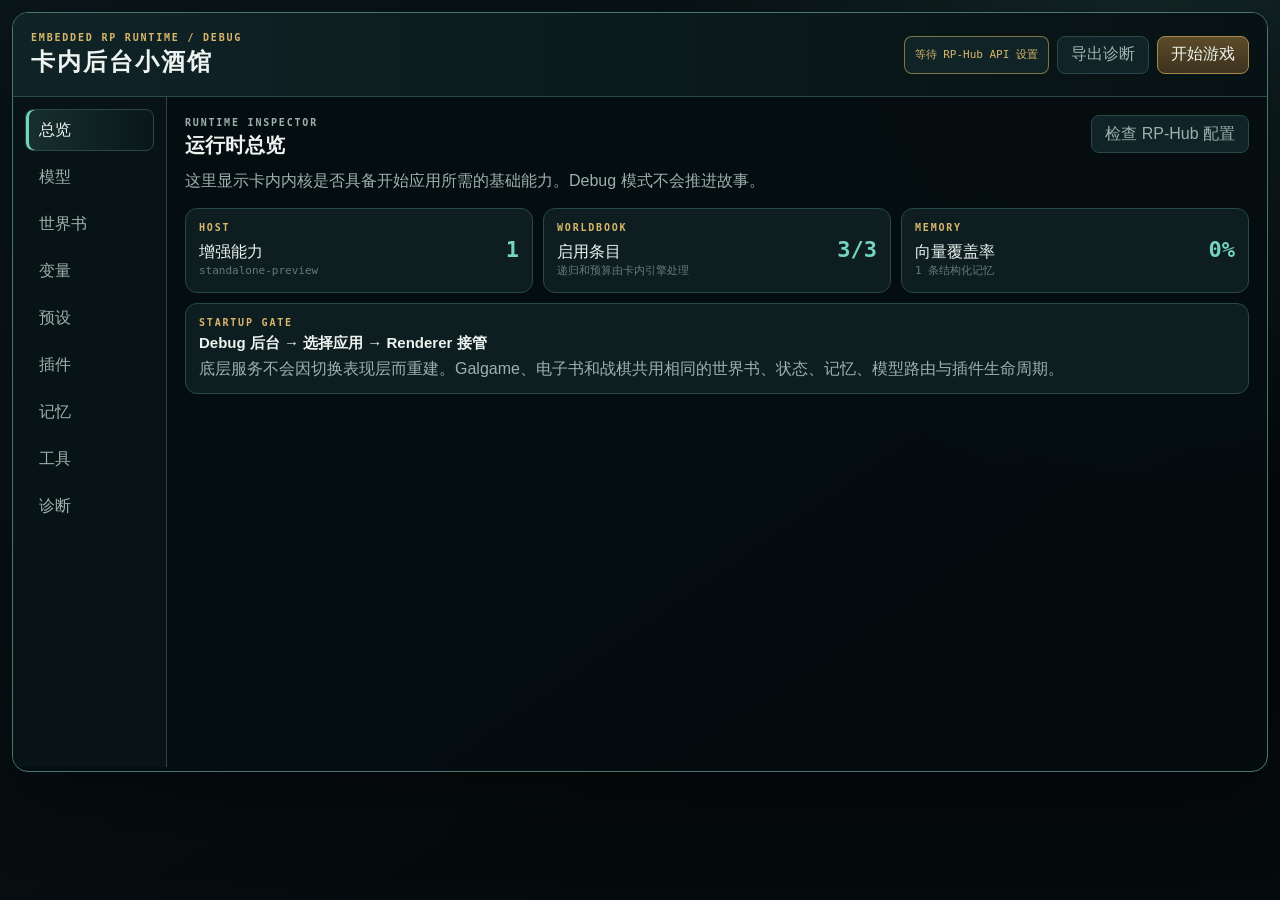
==== ui/index.html @ 0c1a0f90 "feat: add card-local capability plugin adapters" ====
<!doctype html>
<html lang="zh-CN">
<head>
  <meta charset="utf-8">
  <meta name="viewport" content="width=device-width,initial-scale=1,maximum-scale=1,user-scalable=no">
  <title>内嵌 RP 运行时模板</title>
  <link rel="stylesheet" href="styles/tokens.css">
  <link rel="stylesheet" href="styles/debug-console.css">
</head>
<body>
  <main class="runtime-shell" id="runtimeShell" data-mode="debug">
    <header class="runtime-topbar">
      <div>
        <p class="eyebrow">EMBEDDED RP RUNTIME / DEBUG</p>
        <h1>卡内后台小酒馆</h1>
      </div>
      <div class="runtime-actions">
        <span class="host-chip" id="hostChip">检测宿主中</span>
        <button type="button" class="secondary" id="exportButton">导出诊断</button>
        <button type="button" class="primary" id="startButton">开始游戏</button>
      </div>
    </header>

    <section class="runtime-layout">
      <nav class="debug-nav" aria-label="Debug 页面">
        <button data-page="overview" class="active">总览</button>
        <button data-page="models">模型</button>
        <button data-page="worldbook">世界书</button>
        <button data-page="state">变量</button>
        <button data-page="presets">预设</button>
        <button data-page="plugins">插件</button>
        <button data-page="memory">记忆</button>
        <button data-page="tools">工具</button>
        <button data-page="diagnostics">诊断</button>
      </nav>

      <section class="debug-workspace">
        <div class="debug-page active" data-debug-page="overview"></div>
        <div class="debug-page" data-debug-page="models"></div>
        <div class="debug-page" data-debug-page="worldbook"></div>
        <div class="debug-page" data-debug-page="state"></div>
        <div class="debug-page" data-debug-page="presets"></div>
        <div class="debug-page" data-debug-page="plugins"></div>
        <div class="debug-page" data-debug-page="memory"></div>
        <div class="debug-page" data-debug-page="tools"></div>
        <div class="debug-page" data-debug-page="diagnostics"></div>
      </section>
    </section>

    <section class="game-surface" id="gameSurface" hidden>
      <div class="conversation-stage">
        <header class="conversation-head">
          <div>
            <p class="eyebrow">SINGLE STAGE / RUNTIME HARNESS</p>
            <h2>持久单舞台</h2>
          </div>
          <div class="runtime-actions">
            <span class="host-chip" id="gameStatus">待机</span>
            <button type="button" class="secondary" id="backToDebug">后台</button>
          </div>
        </header>
        <section class="conversation-log" id="conversationLog" aria-live="polite"></section>
        <footer class="conversation-compose">
          <textarea id="conversationInput" rows="3" placeholder="输入行动、对白或指令……"></textarea>
          <div class="conversation-buttons">
            <button type="button" class="secondary" id="continueButton">继续</button>
            <button type="button" class="secondary" id="regenerateButton">重生成</button>
            <button type="button" class="secondary" id="clearConversationButton">清空</button>
            <button type="button" class="secondary" id="stopGenerationButton" hidden>停止</button>
            <button type="button" class="primary" id="sendConversationButton">发送</button>
          </div>
          <p class="conversation-error" id="conversationError" hidden></p>
        </footer>
      </div>
    </section>
  </main>

  <template id="cardTemplate">
    <article class="debug-card"></article>
  </template>

  <script src="data/template-data.js"></script>
  <script src="data/rphub-presets.js"></script>
  <script src="runtime/event-bus.js"></script>
  <script src="runtime/storage-engine.js"></script>
  <script src="runtime/preset-store.js"></script>
  <script src="runtime/state-guard.js"></script>
  <script src="runtime/host-bridge.js"></script>
  <script src="runtime/model-gateway.js"></script>
  <script src="runtime/regex-engine.js"></script>
  <script src="runtime/plugin-runtime.js"></script>
  <script src="runtime/capability-plugins.js"></script>
  <script src="runtime/vector-memory-engine.js"></script>
  <script src="runtime/worldbook-engine.js"></script>
  <script src="runtime/worldbook-patch-store.js"></script>
  <script src="runtime/memory-engine.js"></script>
  <script src="runtime/summary-engine.js"></script>
  <script src="runtime/tool-engine.js"></script>
  <script src="runtime/prompt-compiler.js"></script>
  <script src="runtime/conversation-engine.js"></script>
  <script src="runtime/diagnostics.js"></script>
  <script src="scripts/preset-manager.js"></script>
  <script src="scripts/debug-console.js"></script>
  <script src="scripts/conversation-console.js"></script>
  <script src="scripts/bootstrap.js"></script>
</body>
</html>
---- ui/styles/tokens.css ----
:root {
  color-scheme: dark;
  --bg: #071012;
  --panel: rgba(13, 27, 30, 0.94);
  --panel-soft: rgba(19, 37, 40, 0.72);
  --line: #29484b;
  --line-bright: #4a7775;
  --ink: #edf3ef;
  --muted: #9db1ac;
  --faint: #657b77;
  --cyan: #74d4c0;
  --gold: #d8b66b;
  --red: #e27668;
  --green: #79c890;
  --radius: 12px;
  --mono: "SFMono-Regular", "Cascadia Code", "Roboto Mono", monospace;
  --sans: "PingFang SC", "Microsoft YaHei", sans-serif;
  --serif: "Noto Serif SC", "Songti SC", serif;
}

* {
  box-sizing: border-box;
}

html,
body {
  margin: 0;
  min-height: 100%;
  background: var(--bg);
  color: var(--ink);
  font-family: var(--sans);
}

button,
input,
select,
textarea {
  font: inherit;
}

button {
  color: inherit;
}
---- ui/styles/debug-console.css ----
body {
  min-height: 100vh;
  padding: 12px;
  background:
    radial-gradient(circle at 90% 0, rgba(116, 212, 192, 0.12), transparent 34%),
    linear-gradient(145deg, #0a171a, #050a0c 72%);
}

.runtime-shell {
  width: min(1280px, calc(100vw - 24px));
  min-height: min(760px, calc(100vh - 24px));
  margin: 0 auto;
  overflow: hidden;
  border: 1px solid var(--line-bright);
  border-radius: 16px;
  background: rgba(5, 13, 15, 0.96);
  box-shadow: 0 24px 80px rgba(0, 0, 0, 0.45);
}

.runtime-topbar {
  display: flex;
  align-items: center;
  justify-content: space-between;
  gap: 18px;
  min-height: 84px;
  padding: 14px 18px;
  border-bottom: 1px solid var(--line);
  background: linear-gradient(90deg, rgba(16, 36, 39, 0.96), rgba(7, 18, 20, 0.9));
}

.eyebrow {
  margin: 0 0 5px;
  color: var(--gold);
  font: 700 10px/1.2 var(--mono);
  letter-spacing: 0.18em;
}

h1,
h2,
h3,
p {
  margin-top: 0;
}

h1 {
  margin-bottom: 0;
  font: 600 24px/1.15 var(--serif);
  letter-spacing: 0.08em;
}

h2 {
  margin-bottom: 10px;
  font: 600 20px/1.3 var(--serif);
}

h3 {
  margin-bottom: 6px;
  font-size: 15px;
}

.runtime-actions {
  display: flex;
  align-items: center;
  gap: 8px;
}

button,
.host-chip {
  min-height: 38px;
  border: 1px solid var(--line);
  border-radius: 8px;
  background: #102326;
}

button {
  padding: 0 13px;
  cursor: pointer;
}

button:hover {
  border-color: var(--cyan);
}

button.primary {
  border-color: #a8894c;
  background: linear-gradient(180deg, #5d4b28, #3c321f);
}

button.secondary {
  color: var(--muted);
}

.host-chip {
  display: inline-flex;
  align-items: center;
  padding: 0 10px;
  color: var(--muted);
  font: 11px/1 var(--mono);
}

.host-chip.ok {
  border-color: rgba(121, 200, 144, 0.55);
  color: var(--green);
}

.host-chip.degraded {
  border-color: rgba(216, 182, 107, 0.55);
  color: var(--gold);
}

.runtime-layout {
  display: grid;
  grid-template-columns: 154px minmax(0, 1fr);
  min-height: 670px;
}

.debug-nav {
  display: flex;
  flex-direction: column;
  gap: 5px;
  padding: 12px;
  border-right: 1px solid var(--line);
  background: rgba(8, 20, 22, 0.88);
}

.debug-nav button {
  justify-content: flex-start;
  min-height: 42px;
  text-align: left;
  color: var(--muted);
  background: transparent;
  border-color: transparent;
}

.debug-nav button.active {
  color: var(--ink);
  border-color: var(--line);
  background: linear-gradient(90deg, rgba(116, 212, 192, 0.15), rgba(116, 212, 192, 0.02));
  box-shadow: inset 3px 0 var(--cyan);
}

.debug-workspace {
  min-width: 0;
  max-height: 670px;
  overflow: auto;
  padding: 18px;
}

.debug-page {
  display: none;
}

.debug-page.active {
  display: block;
}

.page-head {
  display: flex;
  align-items: flex-start;
  justify-content: space-between;
  gap: 16px;
  margin-bottom: 14px;
}

.page-head p {
  max-width: 760px;
  margin-bottom: 0;
  color: var(--muted);
  line-height: 1.65;
}

.card-grid {
  display: grid;
  grid-template-columns: repeat(3, minmax(0, 1fr));
  gap: 10px;
}

.debug-card {
  min-width: 0;
  padding: 13px;
  border: 1px solid var(--line);
  border-radius: var(--radius);
  background: var(--panel-soft);
}

.debug-card.wide {
  grid-column: 1 / -1;
}

.debug-card p:last-child {
  margin-bottom: 0;
}

.metric {
  display: flex;
  align-items: baseline;
  justify-content: space-between;
  gap: 12px;
}

.metric strong {
  color: var(--cyan);
  font: 700 22px/1 var(--mono);
}

.muted {
  color: var(--muted);
}

.tiny {
  color: var(--faint);
  font: 11px/1.5 var(--mono);
}

.status-list,
.row-list {
  display: grid;
  gap: 7px;
}

.status-row,
.data-row {
  display: grid;
  grid-template-columns: minmax(140px, 0.8fr) minmax(0, 1.5fr) auto;
  align-items: center;
  gap: 10px;
  min-height: 44px;
  padding: 8px 10px;
  border: 1px solid rgba(74, 119, 117, 0.42);
  border-radius: 8px;
  background: rgba(6, 18, 20, 0.65);
}

.data-row select {
  width: 100%;
  min-width: 0;
  min-height: 34px;
  padding: 6px 8px;
  color: var(--ink);
  border: 1px solid var(--line);
  border-radius: 7px;
  background: #071416;
}

.data-row.stack {
  grid-template-columns: 1fr;
  align-items: start;
}

.preset-row-head,
.preset-actions {
  display: flex;
  align-items: center;
  gap: 7px;
}

.preset-row-head {
  justify-content: space-between;
}

.preset-actions button {
  min-height: 30px;
  padding: 0 9px;
  color: var(--muted);
}

.preset-actions button:disabled {
  cursor: default;
  opacity: 0.55;
}

.preset-toolbar {
  display: grid;
  grid-template-columns: minmax(190px, 1fr) auto auto repeat(6, auto);
  gap: 7px;
  margin-bottom: 10px;
}

.preset-toolbar input,
.preset-toolbar select,
.field input,
.field select,
.field textarea {
  min-width: 0;
  min-height: 38px;
  padding: 8px 10px;
  color: var(--ink);
  border: 1px solid var(--line);
  border-radius: 8px;
  outline: none;
  background: #071416;
}

.preset-toolbar input:focus,
.preset-toolbar select:focus,
.field input:focus,
.field select:focus,
.field textarea:focus {
  border-color: var(--cyan);
}

.preset-notice {
  margin-bottom: 10px;
  padding: 9px 11px;
  color: var(--green);
  border: 1px solid rgba(121, 200, 144, 0.4);
  border-radius: 8px;
  background: rgba(121, 200, 144, 0.08);
  font-size: 12px;
}

.preset-manager {
  display: grid;
  grid-template-columns: minmax(230px, 0.36fr) minmax(0, 1fr);
  min-height: 510px;
  overflow: hidden;
  border: 1px solid var(--line);
  border-radius: var(--radius);
  background: rgba(6, 18, 20, 0.58);
}

.preset-browser {
  min-width: 0;
  border-right: 1px solid var(--line);
  background: rgba(8, 22, 24, 0.78);
}

.preset-browser > header {
  display: flex;
  align-items: baseline;
  justify-content: space-between;
  gap: 10px;
  padding: 12px;
  border-bottom: 1px solid var(--line);
}

.preset-list {
  display: grid;
  gap: 5px;
  max-height: 570px;
  overflow: auto;
  padding: 8px;
}

.preset-list-item {
  display: flex;
  align-items: flex-start;
  justify-content: space-between;
  gap: 10px;
  min-width: 0;
  min-height: 58px;
  padding: 9px 10px;
  text-align: left;
  background: rgba(4, 14, 16, 0.72);
}

.preset-list-item.active {
  border-color: var(--cyan);
  background: linear-gradient(90deg, rgba(116, 212, 192, 0.14), rgba(116, 212, 192, 0.03));
  box-shadow: inset 3px 0 var(--cyan);
}

.preset-list-main,
.preset-list-side {
  display: grid;
  min-width: 0;
  gap: 5px;
}

.preset-list-main strong {
  overflow: hidden;
  text-overflow: ellipsis;
  white-space: nowrap;
}

.preset-list-main small,
.preset-list-side small,
.preset-list-side em {
  color: var(--faint);
  font: normal 10px/1.2 var(--mono);
}

.preset-list-side {
  flex: 0 0 auto;
  justify-items: end;
}

.preset-list-side em.is-on {
  color: var(--green);
}

.preset-editor {
  min-width: 0;
  padding: 14px;
}

.preset-editor-head,
.preset-editor-actions,
.preset-page-actions,
.preset-source {
  display: flex;
  align-items: center;
  gap: 7px;
}

.preset-editor-head {
  justify-content: space-between;
  margin-bottom: 13px;
}

.preset-editor-head h3 {
  margin-bottom: 3px;
  font-size: 18px;
}

.preset-page-actions button {
  min-width: 40px;
  padding: 0 10px;
}

.preset-form-grid {
  display: grid;
  grid-template-columns: repeat(4, minmax(0, 1fr));
  gap: 10px;
}

.field {
  display: grid;
  gap: 5px;
  min-width: 0;
}

.field > span {
  color: var(--muted);
  font: 11px/1.3 var(--mono);
}

.field.wide {
  grid-column: 1 / -1;
}

.field textarea {
  width: 100%;
  resize: vertical;
  line-height: 1.58;
}

.check-field {
  align-content: start;
}

.check-field input {
  width: 42px;
  min-height: 38px;
  margin: 0;
  accent-color: var(--cyan);
}

.preset-source {
  flex-wrap: wrap;
  margin: 11px 0;
  color: var(--faint);
  font: 10px/1.4 var(--mono);
}

.preset-source span {
  padding: 4px 7px;
  border: 1px solid rgba(74, 119, 117, 0.36);
  border-radius: 999px;
}

.preset-editor-actions {
  flex-wrap: wrap;
  padding-top: 11px;
  border-top: 1px solid var(--line);
}

button.danger {
  color: var(--red);
  border-color: rgba(220, 111, 103, 0.48);
}

.preset-empty {
  display: grid;
  place-content: center;
  min-height: 420px;
  padding: 24px;
  text-align: center;
  color: var(--muted);
}

details {
  width: 100%;
  padding: 7px 9px;
  border: 1px solid rgba(74, 119, 117, 0.32);
  border-radius: 7px;
}

summary {
  cursor: pointer;
  color: var(--muted);
  font-size: 12px;
}

details pre {
  margin-top: 10px;
  padding-top: 10px;
  border-top: 1px solid rgba(74, 119, 117, 0.3);
}

.data-row code,
pre {
  font: 11px/1.55 var(--mono);
}

code {
  color: var(--cyan);
}

pre {
  max-width: 100%;
  margin: 0;
  overflow: auto;
  white-space: pre-wrap;
  overflow-wrap: anywhere;
  color: #c9d8d3;
}

.badge {
  display: inline-flex;
  align-items: center;
  min-height: 24px;
  padding: 0 7px;
  border: 1px solid var(--line);
  border-radius: 999px;
  color: var(--muted);
  font: 10px/1 var(--mono);
}

.badge.ok {
  color: var(--green);
}

.badge.warn {
  color: var(--gold);
}

.badge.error {
  color: var(--red);
}

.control-line {
  display: flex;
  gap: 8px;
  margin-bottom: 12px;
}

.control-line input,
.control-line select,
textarea {
  min-width: 0;
  min-height: 40px;
  padding: 8px 10px;
  color: var(--ink);
  border: 1px solid var(--line);
  border-radius: 8px;
  outline: none;
  background: #071416;
}

.control-line input {
  flex: 1;
}

.control-line input:focus,
.control-line select:focus,
textarea:focus {
  border-color: var(--cyan);
}

.toggle {
  min-width: 62px;
}

.game-surface {
  min-height: 670px;
}

.conversation-stage {
  display: grid;
  grid-template-rows: auto minmax(0, 1fr) auto;
  min-height: 670px;
  background:
    linear-gradient(rgba(116, 212, 192, 0.05) 1px, transparent 1px),
    linear-gradient(90deg, rgba(116, 212, 192, 0.05) 1px, transparent 1px);
  background-size: 32px 32px;
}

.conversation-head {
  display: flex;
  align-items: center;
  justify-content: space-between;
  gap: 14px;
  padding: 13px 18px;
  border-bottom: 1px solid var(--line);
  background: rgba(7, 18, 20, 0.94);
}

.conversation-head h2 {
  margin: 0;
}

.conversation-log {
  display: grid;
  align-content: start;
  gap: 12px;
  min-height: 0;
  max-height: 486px;
  overflow: auto;
  padding: 18px clamp(14px, 6vw, 72px);
}

.conversation-message {
  width: min(820px, 92%);
  padding: 13px 15px;
  border: 1px solid var(--line);
  border-radius: 12px;
  background: rgba(6, 18, 20, 0.9);
  box-shadow: 0 10px 28px rgba(0, 0, 0, 0.2);
}

.conversation-message.user {
  justify-self: end;
  border-color: rgba(216, 182, 107, 0.45);
  background: rgba(52, 43, 25, 0.9);
}

.conversation-message header,
.message-tools,
.conversation-buttons {
  display: flex;
  align-items: center;
  gap: 8px;
}

.conversation-message header {
  justify-content: space-between;
  margin-bottom: 9px;
  color: var(--muted);
  font: 10px/1 var(--mono);
}

.message-content {
  line-height: 1.72;
  overflow-wrap: anywhere;
}

.message-tools {
  justify-content: flex-end;
  margin-top: 10px;
  opacity: 0.55;
}

.message-tools button {
  min-height: 28px;
  padding: 0 8px;
  color: var(--muted);
  font-size: 11px;
  background: transparent;
}

.conversation-empty {
  place-self: center;
  max-width: 620px;
  padding: 42px 20px;
  text-align: center;
  color: var(--muted);
}

.conversation-compose {
  display: grid;
  gap: 8px;
  padding: 12px 18px 14px;
  border-top: 1px solid var(--line);
  background: rgba(7, 18, 20, 0.97);
}

.conversation-compose textarea {
  width: 100%;
  min-height: 70px;
  resize: none;
  line-height: 1.55;
}

.conversation-buttons {
  justify-content: flex-end;
  flex-wrap: wrap;
}

.conversation-error {
  margin: 0;
  color: var(--red);
  font-size: 12px;
}

@media (max-width: 760px) {
  body {
    padding: 0;
  }

  .runtime-shell {
    width: 100vw;
    min-height: 100dvh;
    border: 0;
    border-radius: 0;
  }

  .runtime-topbar {
    align-items: flex-start;
    min-height: 94px;
    padding: 12px;
  }

  h1 {
    font-size: 19px;
  }

  .runtime-actions {
    flex-wrap: wrap;
    justify-content: flex-end;
  }

  .runtime-actions .secondary,
  .host-chip {
    display: none;
  }

  /* 游戏舞台必须保留返回后台入口；否则手机端启动后无法回到工具/诊断页。 */
  .game-surface .runtime-actions .secondary {
    display: inline-flex;
  }

  .runtime-layout {
    grid-template-columns: 1fr;
    min-height: calc(100dvh - 94px);
  }

  .game-surface,
  .conversation-stage {
    min-height: calc(100dvh - 94px);
  }

  .conversation-log {
    max-height: calc(100dvh - 330px);
    padding: 12px;
  }

  .conversation-message {
    width: 96%;
  }

  .conversation-head,
  .conversation-compose {
    padding-inline: 12px;
  }

  .conversation-buttons button {
    flex: 1 1 auto;
  }

  .debug-nav {
    flex-direction: row;
    overflow-x: auto;
    padding: 8px;
    border-right: 0;
    border-bottom: 1px solid var(--line);
  }

  .debug-nav button {
    flex: 0 0 auto;
    min-height: 38px;
    padding: 0 11px;
  }

  .debug-nav button.active {
    box-shadow: inset 0 -2px var(--cyan);
  }

  .debug-workspace {
    max-height: none;
    padding: 12px;
  }

  .card-grid {
    grid-template-columns: 1fr;
  }

  .status-row,
  .data-row {
    grid-template-columns: 1fr auto;
  }

  .preset-row-head {
    align-items: flex-start;
    flex-direction: column;
  }

  .preset-toolbar {
    grid-template-columns: 1fr 1fr;
  }

  .preset-toolbar input {
    grid-column: 1 / -1;
  }

  .preset-manager {
    grid-template-columns: 1fr;
  }

  .preset-browser {
    border-right: 0;
    border-bottom: 1px solid var(--line);
  }

  .preset-list {
    max-height: 240px;
  }

  .preset-form-grid {
    grid-template-columns: 1fr 1fr;
  }

  .preset-editor {
    padding: 12px;
  }

  .status-row > :nth-child(2),
  .data-row > :nth-child(2) {
    grid-column: 1 / -1;
    grid-row: 2;
  }
}

@media (prefers-reduced-motion: reduce) {
  *,
  *::before,
  *::after {
    scroll-behavior: auto !important;
    transition: none !important;
    animation: none !important;
  }
}
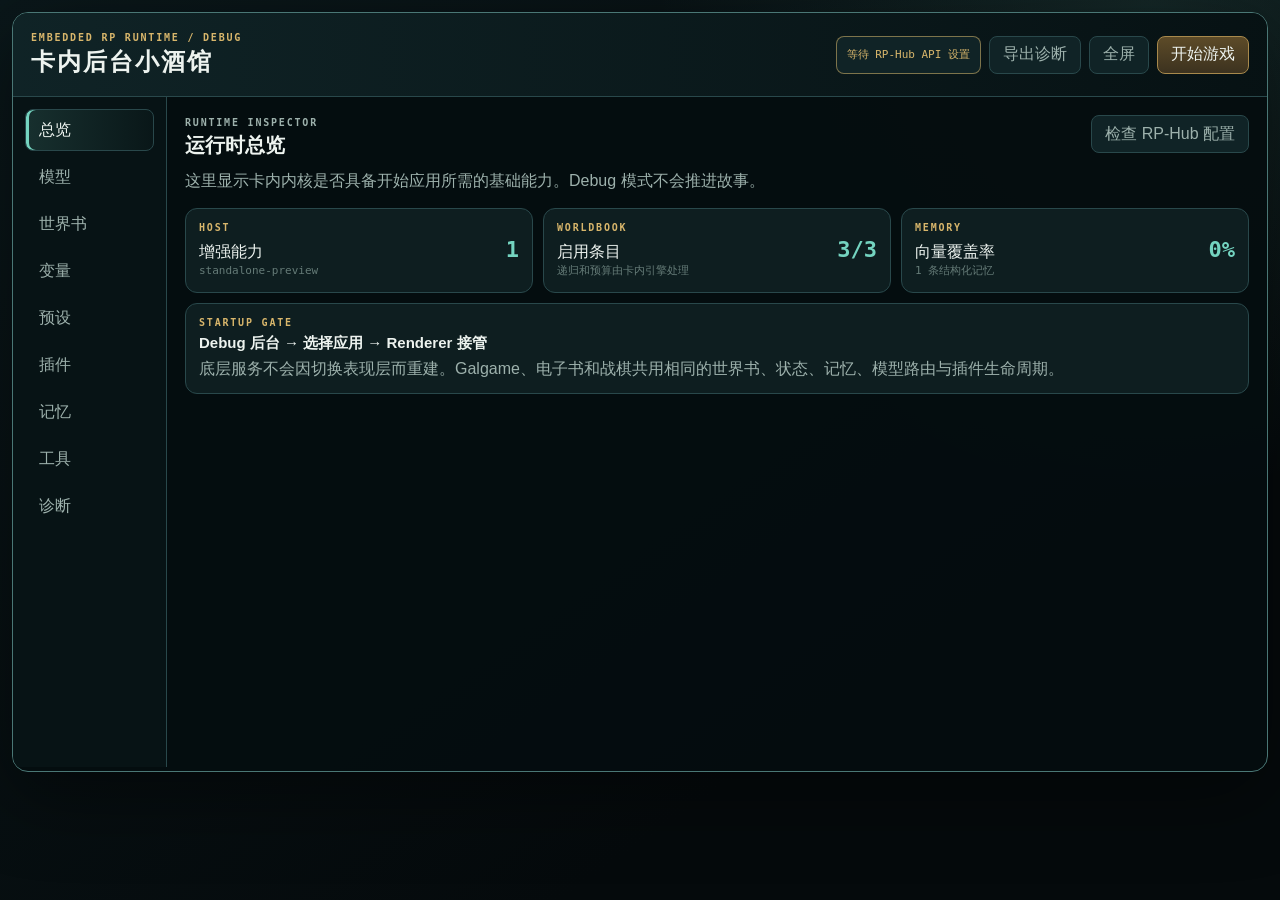
==== commit af173300: "feat: add debug fullscreen mode" ====
--- a/ui/index.html
+++ b/ui/index.html
@@ -17,6 +17,7 @@
       <div class="runtime-actions">
         <span class="host-chip" id="hostChip">检测宿主中</span>
         <button type="button" class="secondary" id="exportButton">导出诊断</button>
+        <button type="button" class="secondary" id="debugFullscreenButton" aria-pressed="false">全屏</button>
         <button type="button" class="primary" id="startButton">开始游戏</button>
       </div>
     </header>
@@ -90,6 +91,7 @@
   <script src="runtime/regex-engine.js"></script>
   <script src="runtime/plugin-runtime.js"></script>
   <script src="runtime/capability-plugins.js"></script>
+  <script src="runtime/community-plugins.js"></script>
   <script src="runtime/vector-memory-engine.js"></script>
   <script src="runtime/worldbook-engine.js"></script>
   <script src="runtime/worldbook-patch-store.js"></script>
--- a/ui/styles/debug-console.css
+++ b/ui/styles/debug-console.css
@@ -17,6 +17,30 @@
   box-shadow: 0 24px 80px rgba(0, 0, 0, 0.45);
 }
 
+.runtime-shell.debug-fullscreen,
+:fullscreen.runtime-shell {
+  position: fixed;
+  inset: 0;
+  z-index: 2147483000;
+  width: 100vw;
+  height: 100dvh;
+  min-height: 100dvh;
+  margin: 0;
+  overflow: auto;
+  border: 0;
+  border-radius: 0;
+  box-shadow: none;
+}
+
+body.debug-fullscreen-body {
+  padding: 0;
+  overflow: hidden;
+}
+
+.debug-fullscreen .runtime-layout {
+  min-height: calc(100dvh - 84px);
+}
+
 .runtime-topbar {
   display: flex;
   align-items: center;
@@ -850,3 +874,14 @@
     animation: none !important;
   }
 }
+html.rp-visual-novel .conversation-stage {
+  background: linear-gradient(180deg, rgba(8, 14, 25, .22), rgba(8, 14, 25, .88));
+}
+
+html.rp-visual-novel .conversation-log {
+  scroll-behavior: auto;
+}
+
+html.rp-visual-novel .conversation-message {
+  max-width: min(82ch, 92%);
+}
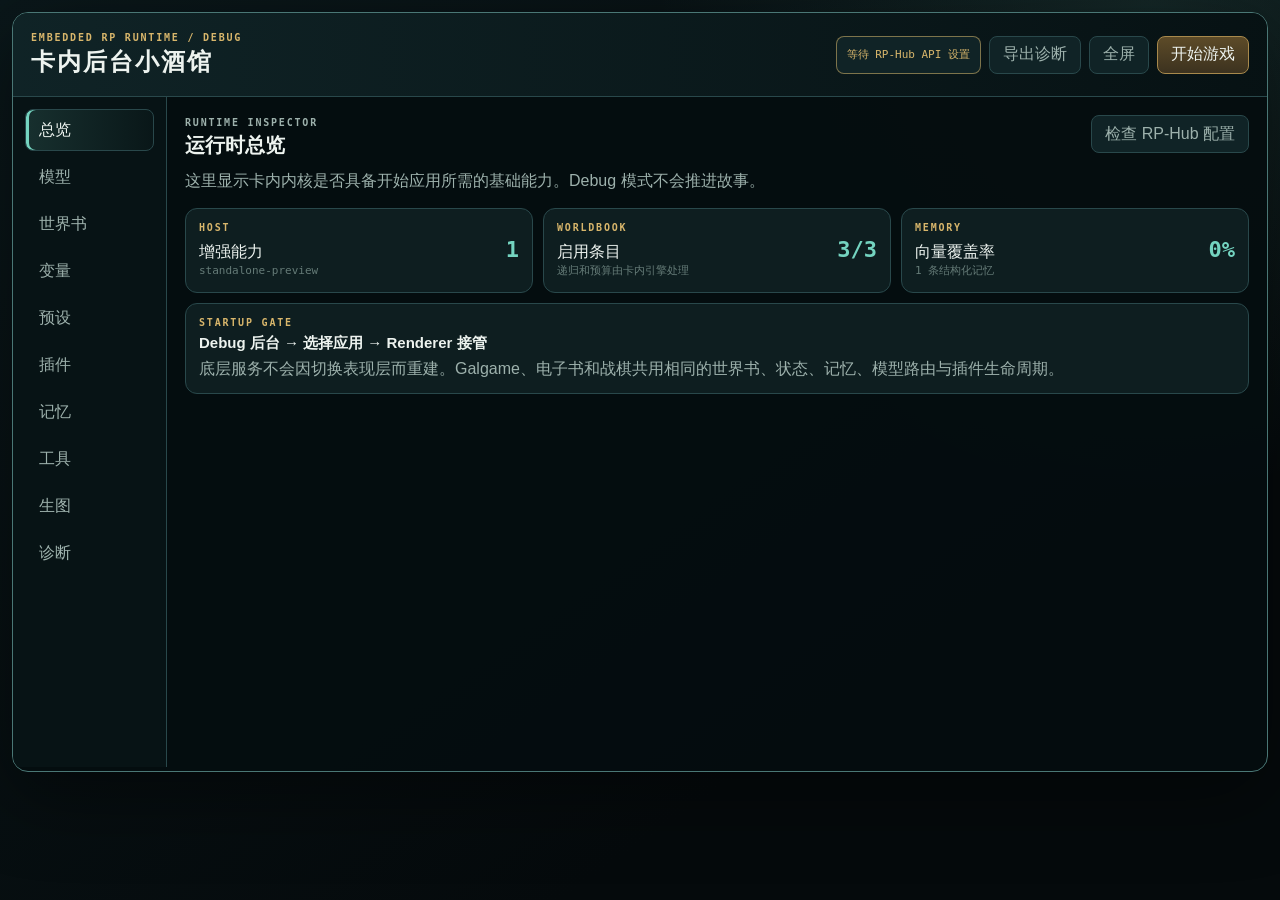
==== commit 1f3753a2: "feat: integrate RP-Hub image generation" ====
--- a/ui/index.html
+++ b/ui/index.html
@@ -32,6 +32,7 @@
         <button data-page="plugins">插件</button>
         <button data-page="memory">记忆</button>
         <button data-page="tools">工具</button>
+        <button data-page="images">生图</button>
         <button data-page="diagnostics">诊断</button>
       </nav>
 
@@ -44,6 +45,7 @@
         <div class="debug-page" data-debug-page="plugins"></div>
         <div class="debug-page" data-debug-page="memory"></div>
         <div class="debug-page" data-debug-page="tools"></div>
+        <div class="debug-page" data-debug-page="images"></div>
         <div class="debug-page" data-debug-page="diagnostics"></div>
       </section>
     </section>
@@ -90,6 +92,7 @@
   <script src="runtime/model-gateway.js"></script>
   <script src="runtime/regex-engine.js"></script>
   <script src="runtime/plugin-runtime.js"></script>
+  <script src="runtime/image-generation.js"></script>
   <script src="runtime/capability-plugins.js"></script>
   <script src="runtime/community-plugins.js"></script>
   <script src="runtime/vector-memory-engine.js"></script>
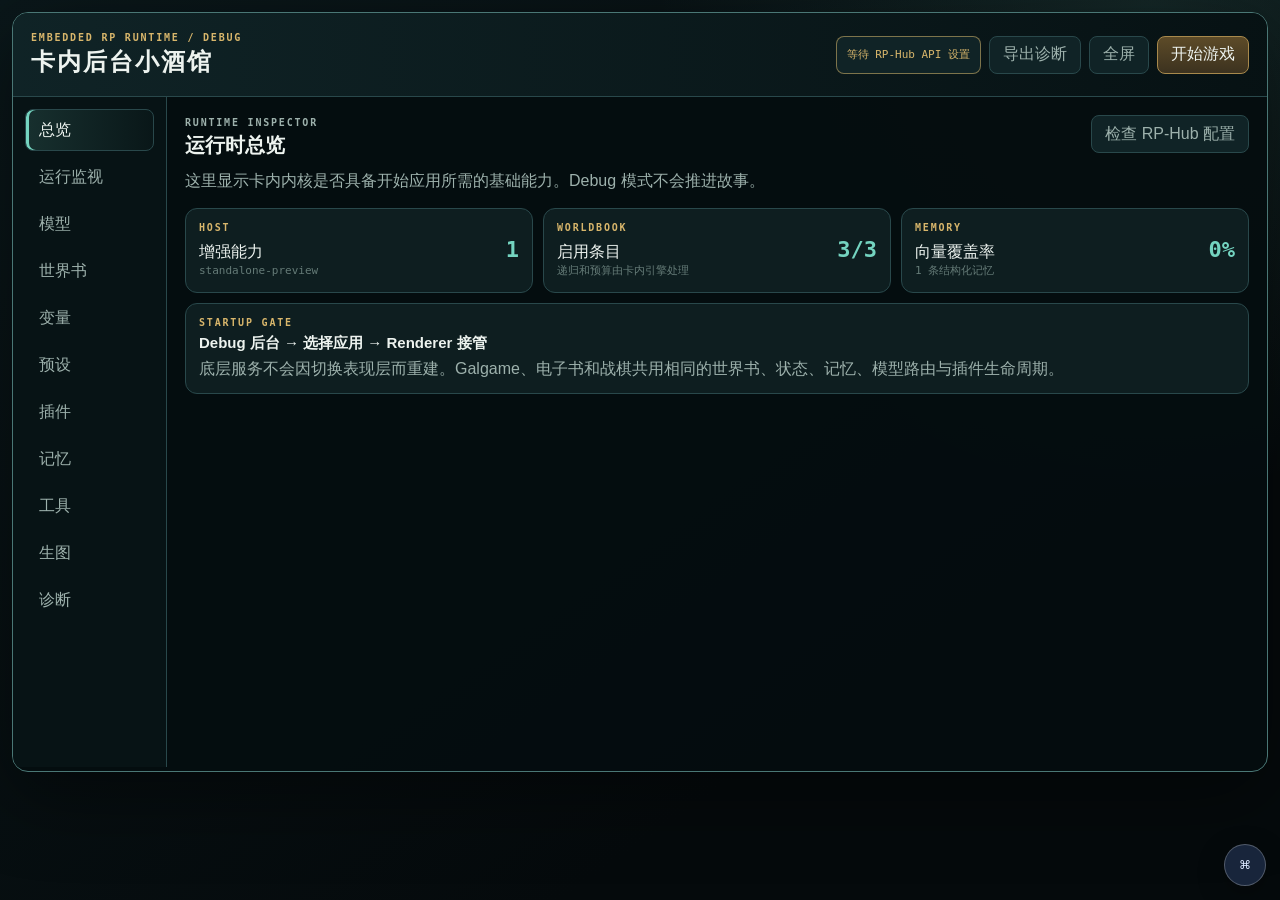
==== commit 0c1757e5: "feat: add runtime generation monitor and plugin activation" ====
--- a/ui/index.html
+++ b/ui/index.html
@@ -25,6 +25,7 @@
     <section class="runtime-layout">
       <nav class="debug-nav" aria-label="Debug 页面">
         <button data-page="overview" class="active">总览</button>
+        <button data-page="monitor">运行监视</button>
         <button data-page="models">模型</button>
         <button data-page="worldbook">世界书</button>
         <button data-page="state">变量</button>
@@ -38,6 +39,7 @@
 
       <section class="debug-workspace">
         <div class="debug-page active" data-debug-page="overview"></div>
+        <div class="debug-page" data-debug-page="monitor"></div>
         <div class="debug-page" data-debug-page="models"></div>
         <div class="debug-page" data-debug-page="worldbook"></div>
         <div class="debug-page" data-debug-page="state"></div>
@@ -89,6 +91,7 @@
   <script src="runtime/preset-store.js"></script>
   <script src="runtime/state-guard.js"></script>
   <script src="runtime/host-bridge.js"></script>
+  <script src="runtime/generation-monitor.js"></script>
   <script src="runtime/model-gateway.js"></script>
   <script src="runtime/regex-engine.js"></script>
   <script src="runtime/plugin-runtime.js"></script>
--- a/ui/styles/debug-console.css
+++ b/ui/styles/debug-console.css
@@ -178,6 +178,17 @@
   display: block;
 }
 
+#rpCapabilityBall[data-phase="thinking"],
+#rpCapabilityBall[data-phase="writing"] {
+  border-color: rgba(116, 212, 192, 0.85);
+  background: #163d3b;
+}
+
+#rpCapabilityBall[data-phase="error"] {
+  border-color: rgba(214, 112, 99, 0.9);
+  background: #4a2025;
+}
+
 .page-head {
   display: flex;
   align-items: flex-start;
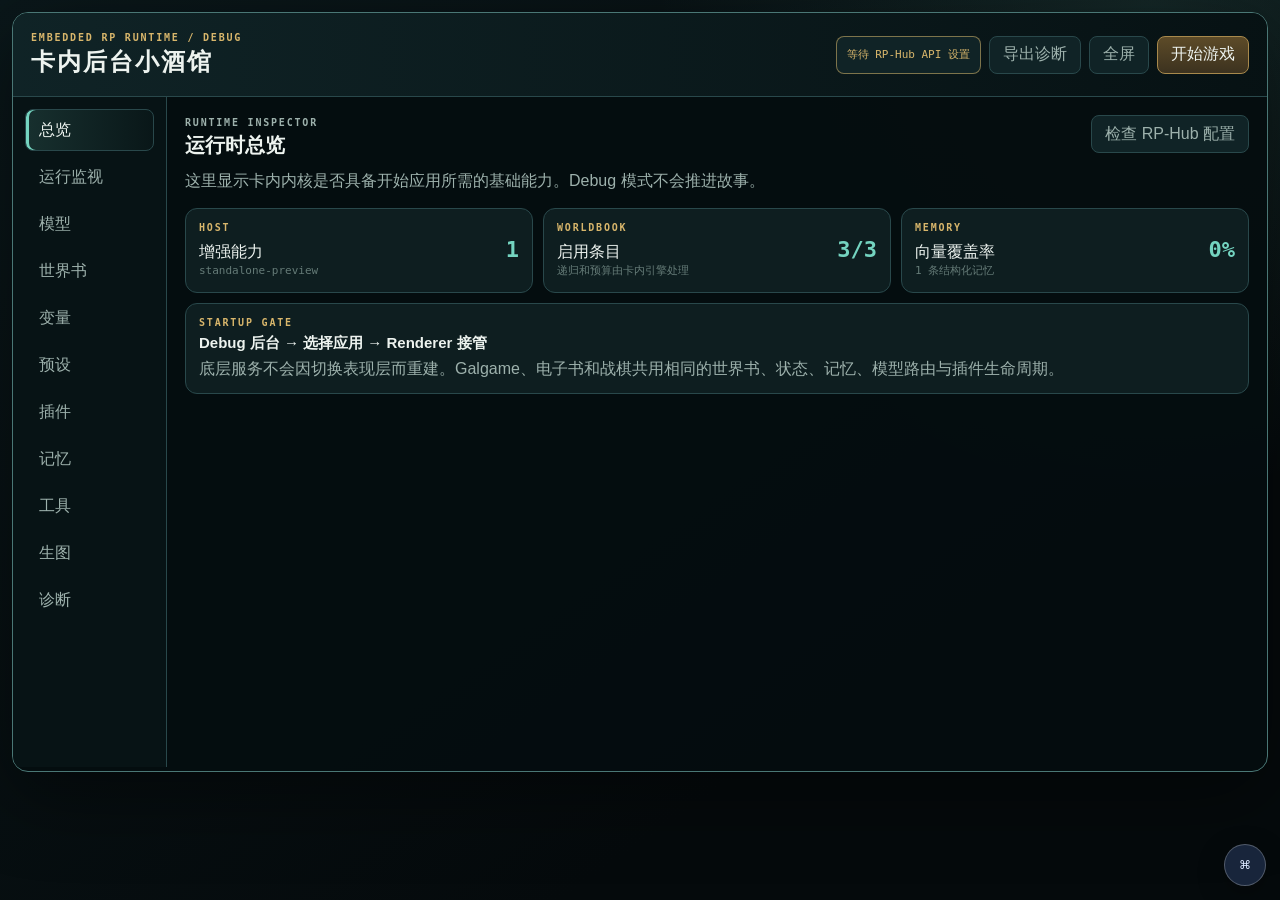
==== commit 31d5d5d1: "feat: add RP-Hub UI template state adapter" ====
--- a/ui/index.html
+++ b/ui/index.html
@@ -105,6 +105,7 @@
   <script src="runtime/summary-engine.js"></script>
   <script src="runtime/tool-engine.js"></script>
   <script src="runtime/prompt-compiler.js"></script>
+  <script src="runtime/ui-template-state.js"></script>
   <script src="runtime/conversation-engine.js"></script>
   <script src="runtime/diagnostics.js"></script>
   <script src="scripts/preset-manager.js"></script>
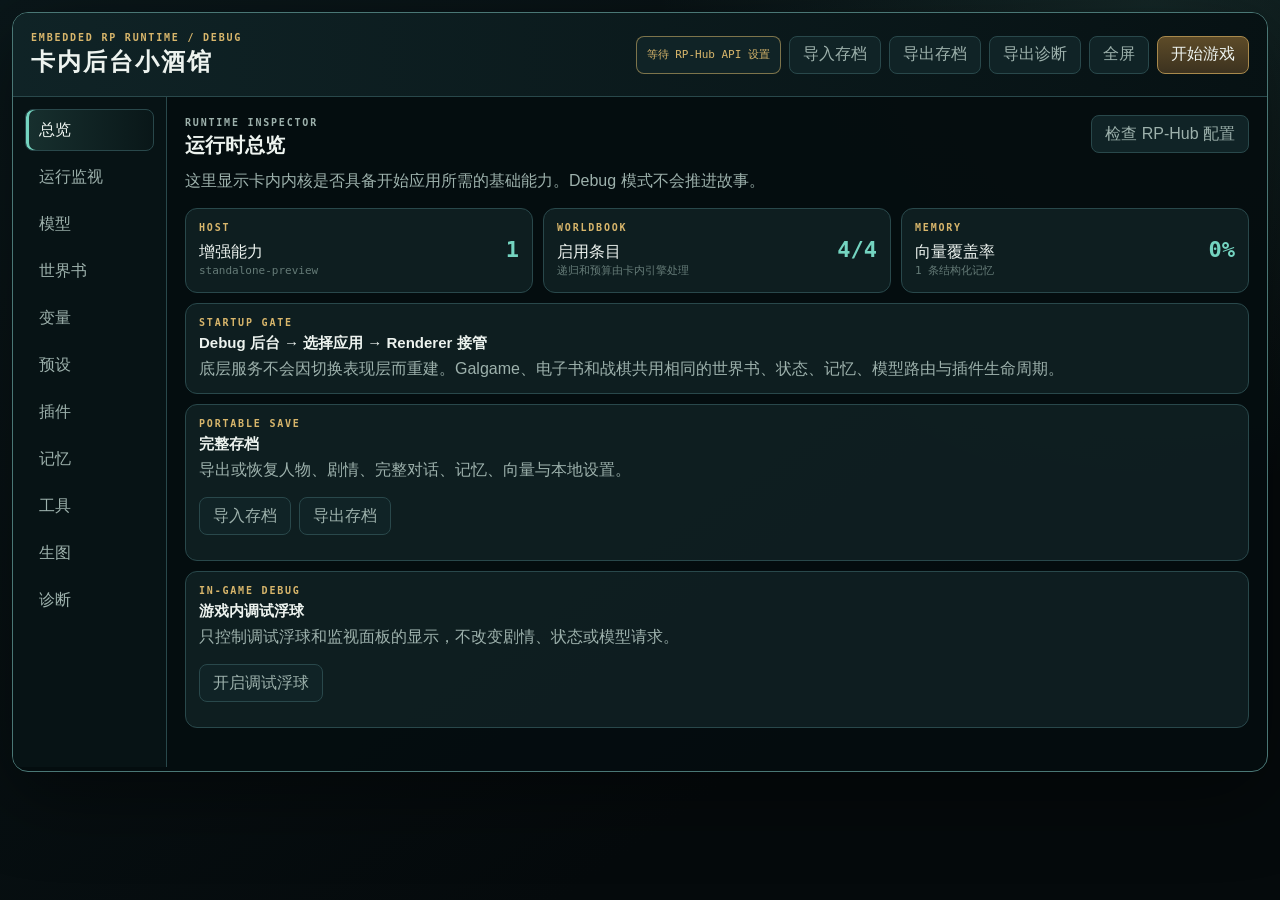
==== commit 303f6e98: "feat: sync reusable Spring GAL runtime improvements" ====
--- a/ui/index.html
+++ b/ui/index.html
@@ -16,6 +16,8 @@
       </div>
       <div class="runtime-actions">
         <span class="host-chip" id="hostChip">检测宿主中</span>
+        <button type="button" class="secondary" id="importSaveButton">导入存档</button>
+        <button type="button" class="secondary" id="exportSaveButton">导出存档</button>
         <button type="button" class="secondary" id="exportButton">导出诊断</button>
         <button type="button" class="secondary" id="debugFullscreenButton" aria-pressed="false">全屏</button>
         <button type="button" class="primary" id="startButton">开始游戏</button>
@@ -61,6 +63,8 @@
           </div>
           <div class="runtime-actions">
             <span class="host-chip" id="gameStatus">待机</span>
+            <span class="image-generation-status" id="imageGenerationStatus" hidden role="status" aria-live="polite"></span>
+            <button type="button" class="secondary" id="gameDebugToggle" aria-pressed="false">调试：关</button>
             <button type="button" class="secondary" id="backToDebug">后台</button>
           </div>
         </header>
@@ -70,6 +74,8 @@
           <div class="conversation-buttons">
             <button type="button" class="secondary" id="continueButton">继续</button>
             <button type="button" class="secondary" id="regenerateButton">重生成</button>
+            <button type="button" class="secondary" id="retryActionButton">重roll上次行动</button>
+            <button type="button" class="secondary" id="reviseActionButton">改写上次行动</button>
             <button type="button" class="secondary" id="clearConversationButton">清空</button>
             <button type="button" class="secondary" id="stopGenerationButton" hidden>停止</button>
             <button type="button" class="primary" id="sendConversationButton">发送</button>
@@ -83,11 +89,14 @@
   <template id="cardTemplate">
     <article class="debug-card"></article>
   </template>
+  <input id="importSaveFile" type="file" accept=".json,application/json" hidden>
 
   <script src="data/template-data.js"></script>
   <script src="data/rphub-presets.js"></script>
   <script src="runtime/event-bus.js"></script>
+  <script src="runtime/ui-dialog.js"></script>
   <script src="runtime/storage-engine.js"></script>
+  <script src="runtime/advanced-rules-engine.js"></script>
   <script src="runtime/preset-store.js"></script>
   <script src="runtime/state-guard.js"></script>
   <script src="runtime/host-bridge.js"></script>
--- a/ui/styles/debug-console.css
+++ b/ui/styles/debug-console.css
@@ -85,6 +85,8 @@
 .runtime-actions {
   display: flex;
   align-items: center;
+  justify-content: flex-end;
+  flex-wrap: wrap;
   gap: 8px;
 }
 
@@ -132,6 +134,12 @@
   color: var(--gold);
 }
 
+.host-chip.error {
+  border-color: rgba(220, 111, 103, 0.62);
+  color: var(--red);
+  background: rgba(75, 24, 26, 0.72);
+}
+
 .runtime-layout {
   display: grid;
   grid-template-columns: 154px minmax(0, 1fr);
@@ -178,6 +186,187 @@
   display: block;
 }
 
+#rpCapabilityBall {
+  position: fixed;
+  right: 14px;
+  bottom: 14px;
+  z-index: 2147483646;
+  width: max-content;
+  min-width: 46px;
+  height: 46px;
+  padding: 0 12px;
+  border: 1px solid rgba(255, 255, 255, 0.25);
+  border-radius: 24px;
+  background: #18253b;
+  color: #dce8ff;
+  box-shadow: 0 8px 28px rgba(0, 0, 0, 0.36);
+  font: 12px/1 system-ui;
+  cursor: grab;
+  touch-action: none;
+  user-select: none;
+}
+
+#rpCapabilityBall:active {
+  cursor: grabbing;
+}
+
+#rpCapabilityBall.has-art {
+  width: 58px;
+  min-width: 58px;
+  height: 58px;
+  padding: 0;
+  overflow: visible;
+  border: 2px solid rgba(255, 255, 255, 0.78);
+  border-radius: 50%;
+  background-color: #eef5ec;
+  background-position: center;
+  background-size: cover;
+}
+
+#rpCapabilityBall.has-art::after {
+  content: attr(data-status-label);
+  position: absolute;
+  right: -5px;
+  bottom: -4px;
+  min-width: 16px;
+  max-width: 54px;
+  padding: 3px 5px;
+  overflow: hidden;
+  border: 1px solid rgba(255, 255, 255, 0.7);
+  border-radius: 999px;
+  background: #18372a;
+  color: #f1fff6;
+  font: 9px/1 system-ui;
+  text-overflow: ellipsis;
+  white-space: nowrap;
+  box-shadow: 0 3px 10px rgba(0, 0, 0, 0.28);
+}
+
+#rpCapabilityBall.has-art[data-phase="idle"]::after {
+  display: none;
+}
+
+#rpCapabilityPanel {
+  position: fixed;
+  right: 14px;
+  bottom: 64px;
+  z-index: 2147483645;
+  width: min(720px, calc(100vw - 28px));
+  max-height: min(82dvh, 780px);
+  overflow: auto;
+  padding: 16px;
+  border: 1px solid rgba(160, 190, 230, 0.4);
+  border-radius: 16px;
+  background: rgba(12, 20, 34, 0.985);
+  color: #e9f1ff;
+  box-shadow: 0 18px 54px rgba(0, 0, 0, 0.52);
+  font: 13px/1.55 system-ui;
+}
+
+#rpCapabilityPanel[data-expanded="true"] {
+  width: min(1080px, calc(100vw - 28px));
+  max-height: calc(100dvh - 28px);
+}
+
+.rp-capability-head,
+.rp-capability-head > div,
+.rp-capability-window-actions,
+.rp-capability-tabs {
+  display: flex;
+  align-items: center;
+}
+
+.rp-capability-head {
+  justify-content: space-between;
+  gap: 12px;
+  cursor: move;
+  touch-action: none;
+  user-select: none;
+}
+
+.rp-capability-head > div,
+.rp-capability-window-actions,
+.rp-capability-tabs {
+  gap: 7px;
+}
+
+.rp-capability-window-actions,
+.rp-capability-window-actions button {
+  cursor: pointer;
+  touch-action: auto;
+}
+
+.rp-capability-window-actions {
+  flex-wrap: wrap;
+  justify-content: flex-end;
+}
+
+.rp-capability-head span,
+.rp-capability-summary {
+  color: rgba(233, 241, 255, 0.65);
+  font-size: 11px;
+}
+
+.rp-capability-window-actions button,
+.rp-capability-tabs button {
+  min-height: 30px;
+  padding: 0 10px;
+  border-color: rgba(160, 190, 230, 0.28);
+  color: #cbd9eb;
+  font-size: 12px;
+}
+
+.rp-capability-window-actions [data-cap-retry] {
+  border-color: rgba(116, 212, 192, 0.78);
+  background: rgba(116, 212, 192, 0.18);
+  color: var(--ink);
+}
+
+.rp-capability-retry-feedback {
+  margin: 7px 0;
+  color: var(--cyan);
+  font-size: 12px;
+}
+
+.rp-capability-tabs {
+  flex-wrap: wrap;
+  margin: 10px 0;
+}
+
+.rp-capability-tabs button.active {
+  border-color: var(--cyan);
+  background: rgba(116, 212, 192, 0.15);
+  color: var(--ink);
+}
+
+.rp-capability-metrics {
+  display: grid;
+  grid-template-columns: repeat(4, minmax(0, 1fr));
+  gap: 8px;
+  margin: 10px 0;
+}
+
+.rp-capability-metrics > div {
+  padding: 8px 10px;
+  border: 1px solid rgba(160, 190, 230, 0.16);
+  border-radius: 8px;
+  background: rgba(255, 255, 255, 0.025);
+}
+
+#rpCapabilityOutput {
+  min-height: 220px;
+  max-height: min(56dvh, 560px);
+  margin: 10px 0 0;
+  overflow: auto;
+  white-space: pre-wrap;
+  overflow-wrap: anywhere;
+  word-break: break-word;
+}
+
+#rpCapabilityPanel[data-expanded="true"] #rpCapabilityOutput {
+  max-height: calc(100dvh - 300px);
+}
+
 #rpCapabilityBall[data-phase="thinking"],
 #rpCapabilityBall[data-phase="writing"] {
   border-color: rgba(116, 212, 192, 0.85);
@@ -187,6 +376,37 @@
 #rpCapabilityBall[data-phase="error"] {
   border-color: rgba(214, 112, 99, 0.9);
   background: #4a2025;
+}
+
+@media (max-width: 640px) {
+  #rpCapabilityBall {
+    right: 10px;
+    bottom: 10px;
+  }
+
+  #rpCapabilityBall.has-art {
+    width: 42px;
+    min-width: 42px;
+    height: 42px;
+  }
+
+  #rpCapabilityPanel,
+  #rpCapabilityPanel[data-expanded="true"] {
+    right: 8px;
+    bottom: 8px;
+    width: calc(100vw - 16px);
+    max-height: calc(100dvh - 16px);
+    padding: 12px;
+  }
+
+  .rp-capability-metrics {
+    grid-template-columns: repeat(2, minmax(0, 1fr));
+  }
+
+  #rpCapabilityOutput,
+  #rpCapabilityPanel[data-expanded="true"] #rpCapabilityOutput {
+    max-height: calc(100dvh - 340px);
+  }
 }
 
 .page-head {
@@ -645,6 +865,31 @@
   margin: 0;
 }
 
+.image-generation-status {
+  max-width: min(42vw, 360px);
+  padding: 5px 9px;
+  border: 1px solid rgba(116, 212, 192, 0.42);
+  border-radius: 7px;
+  color: var(--cyan);
+  background: rgba(16, 46, 45, 0.72);
+  font: 11px/1.35 var(--mono);
+  overflow: hidden;
+  text-overflow: ellipsis;
+  white-space: nowrap;
+}
+
+.image-generation-status[data-phase="error"] {
+  border-color: rgba(220, 111, 103, 0.58);
+  color: var(--red);
+  background: rgba(75, 24, 26, 0.72);
+}
+
+.image-generation-status[data-phase="complete"] {
+  border-color: rgba(121, 200, 144, 0.52);
+  color: var(--green);
+  background: rgba(19, 56, 36, 0.7);
+}
+
 .conversation-log {
   display: grid;
   align-content: start;
@@ -896,3 +1141,29 @@
 html.rp-visual-novel .conversation-message {
   max-width: min(82ch, 92%);
 }
+.rp-dialog-overlay {
+  position: fixed;
+  inset: 0;
+  z-index: 2147483647;
+  display: grid;
+  place-items: center;
+  padding: 20px;
+  background: rgba(1, 5, 6, .82);
+  backdrop-filter: blur(8px);
+}
+
+.rp-dialog {
+  display: grid;
+  gap: 18px;
+  width: min(420px, 100%);
+  padding: 22px;
+  border: 1px solid var(--line-bright);
+  border-radius: 12px;
+  background: #091315;
+  box-shadow: 0 24px 70px rgba(0,0,0,.65);
+}
+
+.rp-dialog-message { margin: 0; color: var(--ink); line-height: 1.6; white-space: pre-wrap; }
+.rp-dialog-actions { display: flex; justify-content: flex-end; gap: 10px; }
+.rp-dialog-actions button { min-height: 38px; padding: 0 16px; }
+.rp-dialog-actions button.primary.danger { color: var(--red); border-color: rgba(220,111,103,.48); background: #351d1a; }
